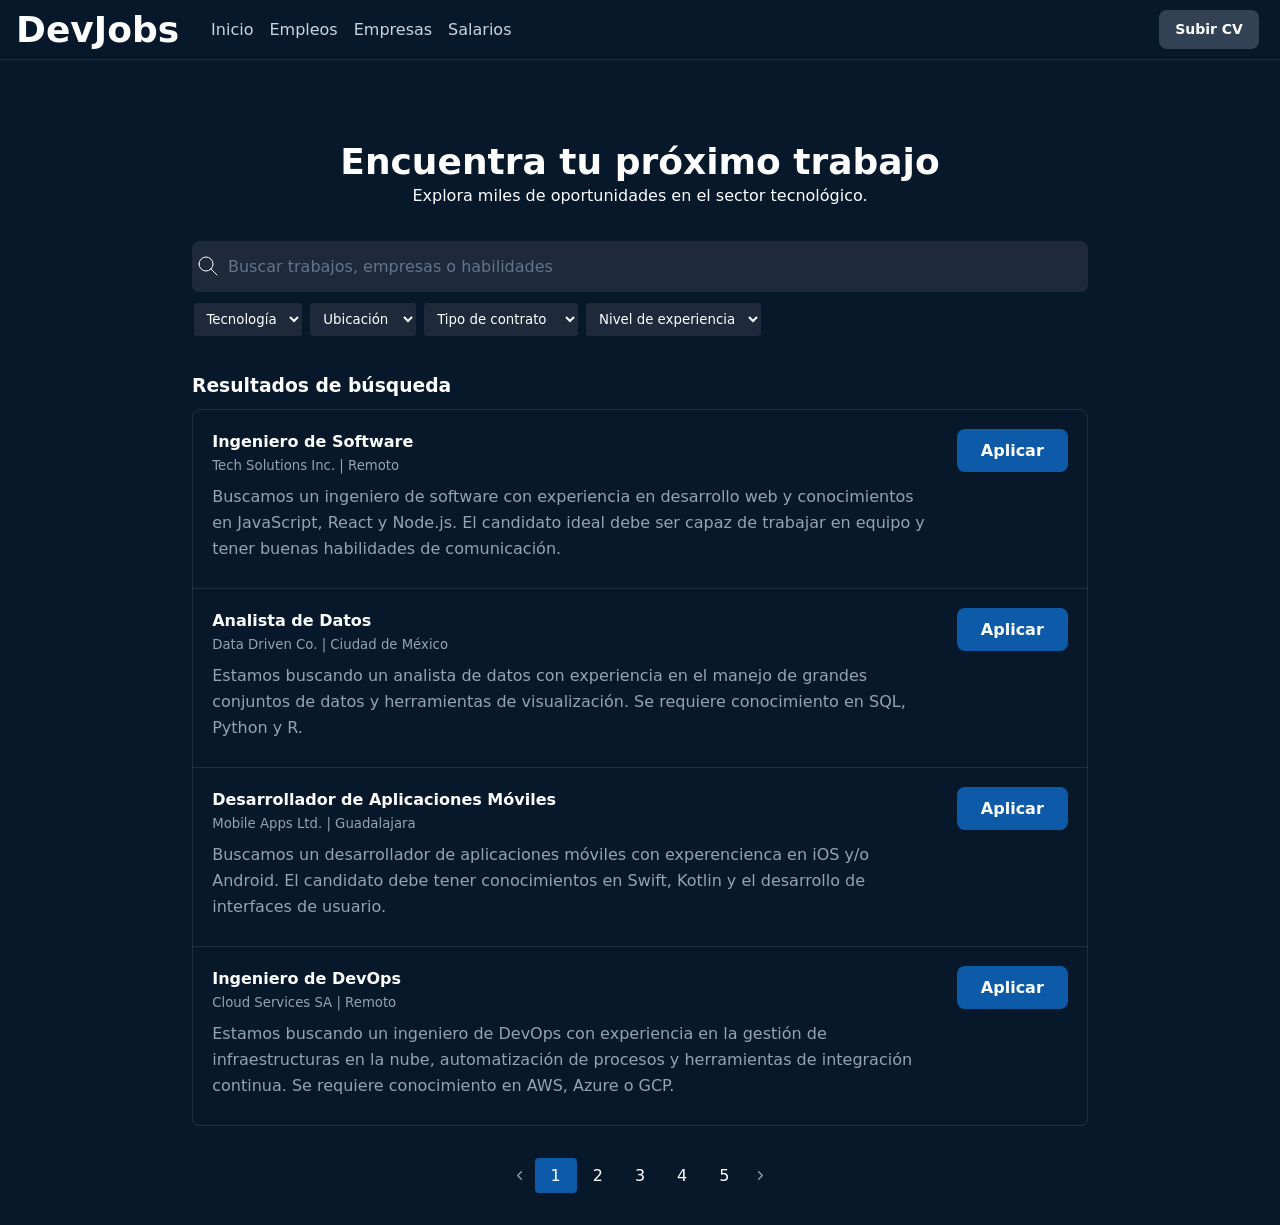
==== 00-html-css/empleos.html @ 5f1c70a0 "actualización nombre fichero empleos.html" ====
<!DOCTYPE html>
<html lang="en">
<head>
    <title>DevJobs - Inicio</title>
  <meta charset="UTF-8" />
  <meta name="description" content="Encuentra las mejores ofertas de trabajo para desarrolladores en DevJobs.">

  <link rel="stylesheet" href="./busqueda.css" />
</head>
<body>
    <header>
        <h1>DevJobs</h1>

        <nav>            
            <a href="index.html">Inicio</a>
            <a href="#">Empleos</a>
            <a href="">Empresas</a>
            <a href="">Salarios</a>
        </nav>

        <div id="button-cv">
            <a href="">Subir CV</a>
            <img src="" alt="">
        </div>
    </header>

    <main>
        <section>
            <h1>Encuentra tu próximo trabajo</h1>
            <p>Explora miles de oportunidades en el sector tecnológico.</p>
            
            <form role="search">
                <svg xmlns="http://www.w3.org/2000/svg" width="24" height="24" viewBox="0 0 24 24" fill="none"
                stroke="currentColor" stroke-width="1" stroke-linecap="round" stroke-linejoin="round"
                class="icon icon-tabler icons-tabler-outline icon-tabler-search">
                <path stroke="none" d="M0 0h24v24H0z" fill="none" />
                <path d="M10 10m-7 0a7 7 0 1 0 14 0a7 7 0 1 0 -14 0" />
                <path d="M21 21l-6 -6" />
                </svg>
    
                <input required type="text" placeholder="Buscar trabajos, empresas o habilidades">
            </form>
            <select name="Tecnología" id="tecnologia">
                <option value="" selected hidden>Tecnología</option>
                <option value="frontend">Frontend</option>
                <option value="backend">Backend</option>
                <option value="fullstack">Fullstack</option>
            </select>

            <select name="Ubicación" id="ubicacion">
                <option value="" selected hidden>Ubicación</option>
                <option value="remoto">Remoto</option>
                <option value="presencial">Presencial</option>
                <option value="hibrido">Híbrido</option>
            </select>

            <select name="Tipo de contrato" id="contrato">
                <option value="" selected hidden>Tipo de contrato</option>
                <option value="tiempo completo">Tiempo completo</option>
                <option value="medio tiempo">Medio tiempo</option>
                <option value="freelance">Freelance</option>
            </select>

            <select name="nivel de experiencia" id="experiencia">
                <option value="" selected hidden>Nivel de experiencia</option>
                <option value="junior">Junior</option>
                <option value="mid">Mid</option>
                <option value="senior">Senior</option>
            </select>
        </section>
        
        <div id="results">
            <h3>Resultados de búsqueda</h3>
            <article>
                <div>
                    <h4>Ingeniero de Software</h4>
                    <h5>Tech Solutions Inc. | Remoto</h5>
                    <p>Buscamos un ingeniero de software con experiencia en desarrollo web y conocimientos en JavaScript, React y Node.js. El candidato ideal debe ser capaz de trabajar en equipo y tener buenas habilidades de comunicación.</p>
                </div>
                <button>Aplicar</button>
            </article>
            <article>
                <div>
                    <h4>Analista de Datos</h4>
                    <h5>Data Driven Co. | Ciudad de México</h5>
                    <p>Estamos buscando un analista de datos con experiencia en el manejo de grandes conjuntos de datos y herramientas de visualización. Se requiere conocimiento en SQL, Python y R.</p>
                </div>
                <button>Aplicar</button>
            </article>
            <article>
                <div>
                    <h4>Desarrollador de Aplicaciones Móviles</h4>
                    <h5>Mobile Apps Ltd. | Guadalajara</h5>
                    <p>Buscamos un desarrollador de aplicaciones móviles con experencienca en iOS y/o Android. El candidato debe tener conocimientos en Swift, Kotlin y el desarrollo de interfaces de usuario.</p>
                </div>
                <button>Aplicar</button>
            </article>
            <article>
                <div>
                    <h4>Ingeniero de DevOps</h4>
                    <h5>Cloud Services SA | Remoto</h5>
                    <p>Estamos buscando un ingeniero de DevOps con experiencia en la gestión de infraestructuras en la nube, automatización de procesos y herramientas de integración continua. Se requiere conocimiento en AWS, Azure o GCP.</p>
                </div>
                <button>Aplicar</button>
            </article>
        </div>
       
        <div id="pagination">
            <svg  xmlns="http://www.w3.org/2000/svg"  width="24"  height="24"  viewBox="0 0 24 24"  fill="none"  stroke="currentColor"  stroke-width="2"  stroke-linecap="round"  stroke-linejoin="round"  class="icon icon-tabler icons-tabler-outline icon-tabler-chevron-left"><path stroke="none" d="M0 0h24v24H0z" fill="none"/><path d="M15 6l-6 6l6 6" /></svg>
            <button>1</button>
            <button>2</button>
            <button>3</button>
            <button>4</button>
            <button>5</button>
            <svg  xmlns="http://www.w3.org/2000/svg"  width="24"  height="24"  viewBox="0 0 24 24"  fill="none"  stroke="currentColor"  stroke-width="2"  stroke-linecap="round"  stroke-linejoin="round"  class="icon icon-tabler icons-tabler-outline icon-tabler-chevron-right"><path stroke="none" d="M0 0h24v24H0z" fill="none"/><path d="M9 6l6 6l-6 6" /></svg>
        </div>
    </main>
</body>
</html>
---- 00-html-css/busqueda.css ----
* {
  margin: 0;
  padding: 0;
  box-sizing: border-box;
}

:root {
  --primary: #3b4550;
  --primary-dark: #0a3d66;
  --primary-hover: #0d5ba8;
  --primary-light: #09f;
  --background: #06182a;
  --text-primary: #ffffff;
  --text-secondary: #cbd5e1;
  --text-muted: #94a3b8;
  --border: rgba(255, 255, 255, 0.1);
  --card-bg: #1e293b;
  --shadow: rgba(0, 0, 0, 0.3);
  --input-bg: #1e293b;
  --hsla-example: hsla(210, 100%, 56%, 1);
}

@font-face {
  font-family: 'Inter Variable';
  font-style: normal;
  font-display: swap;
  font-weight: 100 900;
  src: url(https://cdn.jsdelivr.net/fontsource/fonts/inter:vf@latest/latin-wght-normal.woff2) format('woff2-variations');
  unicode-range: U+0000-00FF, U+0131, U+0152-0153, U+02BB-02BC, U+02C6, U+02DA, U+02DC, U+0304, U+0308, U+0329, U+2000-206F, U+20AC, U+2122, U+2191, U+2193, U+2212, U+2215, U+FEFF, U+FFFD;
}

body {
  font-family: system-ui;
  background-color: var(--background);
  color: var(--text-primary);
  min-height: 100vh;
  display: flex;
  flex-direction: column;
  line-height: 1.6;
}

/* Títulos principales */
h1 {
  font-size: 2.25rem;
  font-weight: 900;
  margin-bottom: 1rem;
  line-height: 1.2;
  text-wrap: balance;
  margin: auto 0;
  text-align: center;
}

h1 + p {
  text-wrap: balance;
  margin-bottom: 2rem
}

/* Header */
header {
  border-bottom: 1px solid var(--border);
  background: var(--background);
  padding: .5rem 1rem;
  display: flex;
  align-items: center;
  justify-content: space-between;
  gap: 2rem;
  justify-content: left;

  h2 {
    font-size: 1.25rem;
    font-weight: 700;
    color: var(--text-primary);
  }

  div {
    margin-left: auto;
  }
}

header div a {
  padding: 0.5rem 1rem;
  border-radius: 0.5rem;
  background-color: #334155;
  color: var(--text-primary);
  display: inline-block;
  font-size: 0.875rem;
  font-weight: 700;
  text-decoration: none;
  /* TODO */
}

/* Navegación del header a otras páginas */
nav {
  align-items: center;
  gap: 1rem;
  display: flex;

  a {
    text-decoration: none;
    color: var(--text-secondary);
    transition: color 0.2s;
    font-weight: 500;

    &:hover,
    &:focus {
      color: var(--primary);
      outline: none;
    }
  }
}

/* Botones del Header */
header div a {
  padding: 0.5rem 1rem;
  border-radius: 0.5rem;
  background-color: #334155;
  color: var(--text-primary);
  display: inline-block;
  font-size: 0.875rem;
  font-weight: 700;
  text-decoration: none;
  /* TODO */
}


main > section:nth-child(1) {
  margin: 5rem auto 1.5rem;
  max-width: 70vw;
  text-align: left;

  p {
    text-align: center;
  }
}

div {
  max-width: 70vw;
  margin-left: auto;

  h3 {
    margin-bottom: 0.5rem;
  }

}

#results {
  margin: auto
}

main > div > article:first-of-type {
  border-radius: 0.5rem 0.5rem 0 0;
  border-top: 1px solid var(--border);  
}

main > div > article:last-of-type {
  border-radius: 0 0 0.5rem 0.5rem;
}

main > div > article {
  padding: 1.2rem;
  display: flex;
  flex-direction: row;
  gap: 2rem;
  border: 1px solid var(--border);
  border-top: none;

  h5 , p {
    color: var(--text-muted);
    font-weight: 400;
    margin-bottom: 0.5rem;
  }

  button{
    padding: 0.75rem 1.5rem;
    border-radius: 0.5rem;
    background-color: var(--primary-hover);
    color: white;
    font-weight: 700;
    border: none;
    cursor: pointer;
    transition: background-color 0.2s;
    font-family: inherit;
    font-size: 1rem;
    white-space: nowrap;
    margin-bottom: auto;
  }
}

form {
  width: 100%;
  padding: 0.25rem;
  border-radius: 7px;
  display: flex;
  flex-wrap: wrap;
  background-color: var(--input-bg);

}

form svg {
  margin: auto;
}

form>div {
  display: flex;
  align-items: center;
  background-color: var(--input-bg);
  border-radius: 0.5rem;
  box-shadow: 0 10px 15px -3px var(--shadow);
  padding: 0.5rem;
  gap: 0.5rem;
}

form span {
  padding-left: 0.75rem;
  color: var(--text-muted);
  display: flex;
  align-items: center;
  flex-shrink: 0;
}

form input[type="text"] {
  flex: 1;
  background: transparent;
  border: none;
  outline: none;
  color: var(--text-primary);
  padding: 0.75rem 0.5rem;
  font-size: 1rem;
  font-family: inherit;
}

form input[type="text"]::placeholder {
  color: #64748b;

}

form button[type="submit"] {
  padding: 0.75rem 1.5rem;
  border-radius: 0.5rem;
  background-color: var(--primary);
  color: white;
  font-weight: 700;
  border: none;
  cursor: pointer;
  transition: background-color 0.2s;
  font-family: inherit;
  font-size: 1rem;
  white-space: nowrap;
}

form button[type="submit"]:hover,
form button[type="submit"]:focus {
  background-color: var(--primary-hover);
  outline: 2px solid white;
  outline-offset: 2px;
}

select {
  margin: 0.7rem 0.1rem;
  padding: 0.5rem 0.55rem;
  border-radius: 0.2rem;
  background-color: var(--input-bg);
  color: white;
  border: none;
  cursor: pointer;
  transition: background-color 0.2s;
  font-family: inherit;
  white-space: nowrap;
}

#pagination {
  margin: 2rem auto;
  display: flex;
  justify-content: center;

  button{
    padding: 0.5rem 1rem;
    background-color: var(--background);
    color: white;
    border: none;
    cursor: pointer;
    transition: background-color 0.2s;
    font-family: inherit;
    font-size: 1rem;
  }

  svg{
    width: 15px;
    height: 15px;
    margin: auto 0.5rem;
    color: var(--text-muted);
  }
}

#pagination > button:first-of-type{
  background-color: var(--primary-hover);
  border-radius: 0.25rem;
}
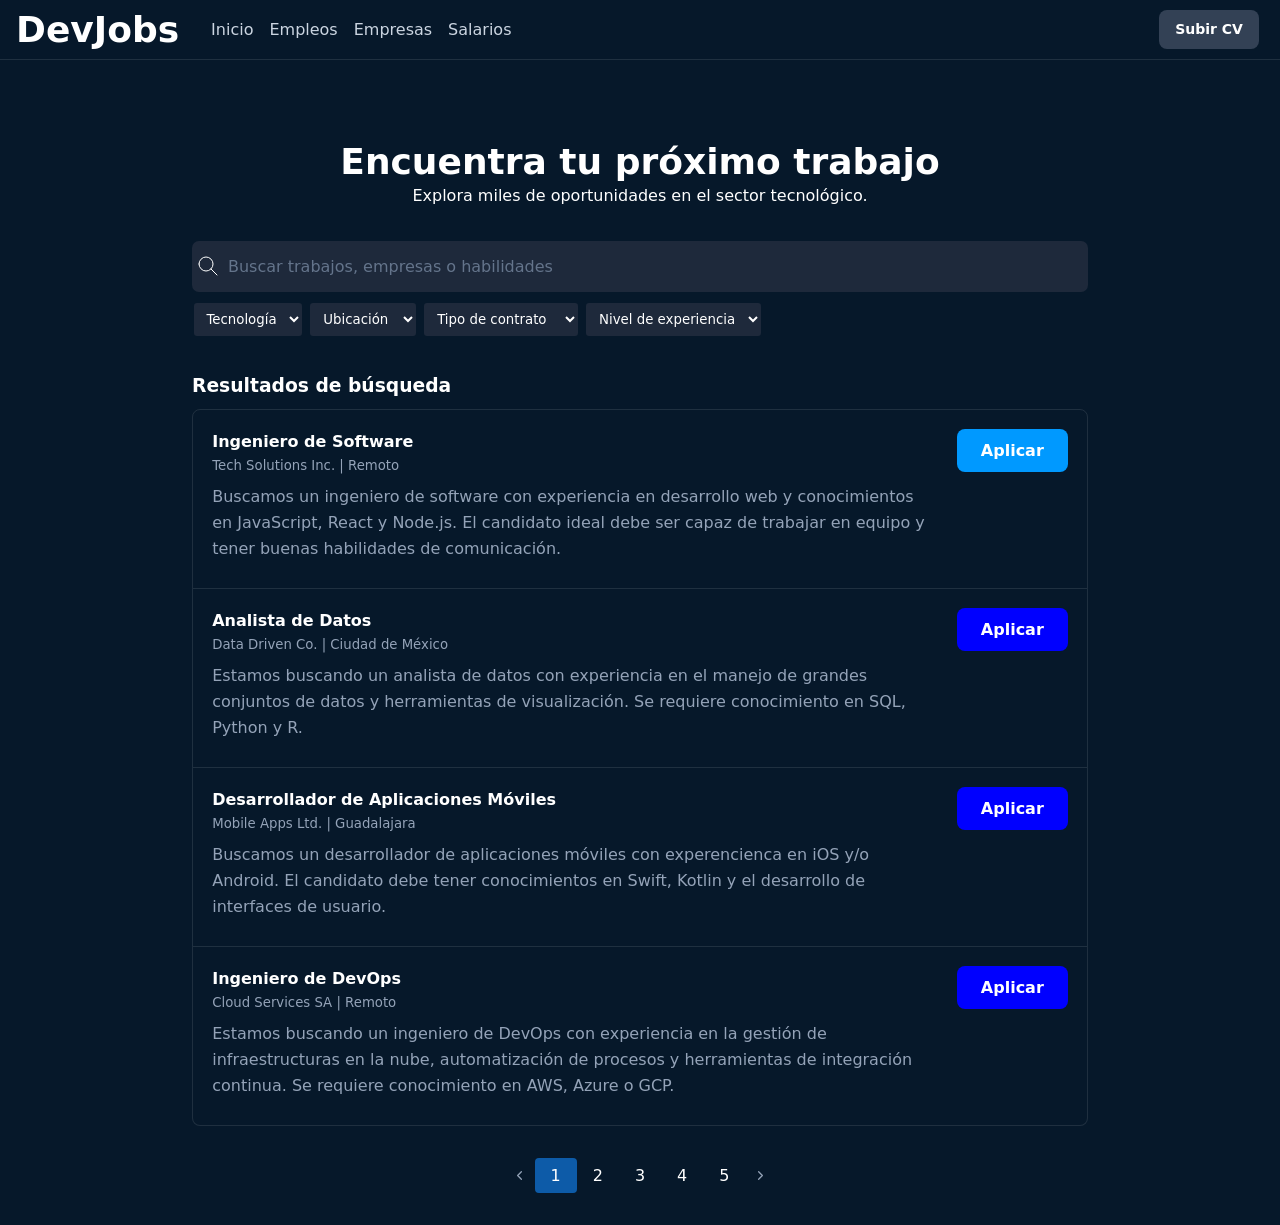
==== commit 2b9ec910: "funcionalidad javascript" ====
--- a/00-html-css/empleos.html
+++ b/00-html-css/empleos.html
@@ -5,7 +5,10 @@
   <meta charset="UTF-8" />
   <meta name="description" content="Encuentra las mejores ofertas de trabajo para desarrolladores en DevJobs.">
 
-  <link rel="stylesheet" href="./busqueda.css" />
+  <link rel="stylesheet" href="./empleos.css" />
+
+  <script type="module" src="./script.js"></script>
+
 </head>
 <body>
     <header>
@@ -77,7 +80,7 @@
                     <h5>Tech Solutions Inc. | Remoto</h5>
                     <p>Buscamos un ingeniero de software con experiencia en desarrollo web y conocimientos en JavaScript, React y Node.js. El candidato ideal debe ser capaz de trabajar en equipo y tener buenas habilidades de comunicación.</p>
                 </div>
-                <button>Aplicar</button>
+                <button id="boton-importante">Aplicar</button>
             </article>
             <article>
                 <div>
@@ -85,7 +88,7 @@
                     <h5>Data Driven Co. | Ciudad de México</h5>
                     <p>Estamos buscando un analista de datos con experiencia en el manejo de grandes conjuntos de datos y herramientas de visualización. Se requiere conocimiento en SQL, Python y R.</p>
                 </div>
-                <button>Aplicar</button>
+                <button class="button-apply-job"">Aplicar</button>
             </article>
             <article>
                 <div>
@@ -93,7 +96,7 @@
                     <h5>Mobile Apps Ltd. | Guadalajara</h5>
                     <p>Buscamos un desarrollador de aplicaciones móviles con experencienca en iOS y/o Android. El candidato debe tener conocimientos en Swift, Kotlin y el desarrollo de interfaces de usuario.</p>
                 </div>
-                <button>Aplicar</button>
+                <button class="button-apply-job">Aplicar</button>
             </article>
             <article>
                 <div>
@@ -101,7 +104,7 @@
                     <h5>Cloud Services SA | Remoto</h5>
                     <p>Estamos buscando un ingeniero de DevOps con experiencia en la gestión de infraestructuras en la nube, automatización de procesos y herramientas de integración continua. Se requiere conocimiento en AWS, Azure o GCP.</p>
                 </div>
-                <button>Aplicar</button>
+                <button class="button-apply-job">Aplicar</button>
             </article>
         </div>
        
--- a/00-html-css/empleos.css
+++ b/00-html-css/empleos.css
@@ -0,0 +1,311 @@
+* {
+  margin: 0;
+  padding: 0;
+  box-sizing: border-box;
+}
+
+:root {
+  --primary: #3b4550;
+  --primary-dark: #0a3d66;
+  --primary-hover: #0d5ba8;
+  --primary-light: #09f;
+  --background: #06182a;
+  --text-primary: #ffffff;
+  --text-secondary: #cbd5e1;
+  --text-muted: #94a3b8;
+  --border: rgba(255, 255, 255, 0.1);
+  --card-bg: #1e293b;
+  --shadow: rgba(0, 0, 0, 0.3);
+  --input-bg: #1e293b;
+  --hsla-example: hsla(210, 100%, 56%, 1);
+}
+
+@font-face {
+  font-family: 'Inter Variable';
+  font-style: normal;
+  font-display: swap;
+  font-weight: 100 900;
+  src: url(https://cdn.jsdelivr.net/fontsource/fonts/inter:vf@latest/latin-wght-normal.woff2) format('woff2-variations');
+  unicode-range: U+0000-00FF, U+0131, U+0152-0153, U+02BB-02BC, U+02C6, U+02DA, U+02DC, U+0304, U+0308, U+0329, U+2000-206F, U+20AC, U+2122, U+2191, U+2193, U+2212, U+2215, U+FEFF, U+FFFD;
+}
+
+body {
+  font-family: system-ui;
+  background-color: var(--background);
+  color: var(--text-primary);
+  min-height: 100vh;
+  display: flex;
+  flex-direction: column;
+  line-height: 1.6;
+}
+
+/* Títulos principales */
+h1 {
+  font-size: 2.25rem;
+  font-weight: 900;
+  margin-bottom: 1rem;
+  line-height: 1.2;
+  text-wrap: balance;
+  margin: auto 0;
+  text-align: center;
+}
+
+h1 + p {
+  text-wrap: balance;
+  margin-bottom: 2rem
+}
+
+/* Header */
+header {
+  border-bottom: 1px solid var(--border);
+  background: var(--background);
+  padding: .5rem 1rem;
+  display: flex;
+  align-items: center;
+  justify-content: space-between;
+  gap: 2rem;
+  justify-content: left;
+
+  h2 {
+    font-size: 1.25rem;
+    font-weight: 700;
+    color: var(--text-primary);
+  }
+
+  div {
+    margin-left: auto;
+  }
+}
+
+header div a {
+  padding: 0.5rem 1rem;
+  border-radius: 0.5rem;
+  background-color: #334155;
+  color: var(--text-primary);
+  display: inline-block;
+  font-size: 0.875rem;
+  font-weight: 700;
+  text-decoration: none;
+  /* TODO */
+}
+
+/* Navegación del header a otras páginas */
+nav {
+  align-items: center;
+  gap: 1rem;
+  display: flex;
+
+  a {
+    text-decoration: none;
+    color: var(--text-secondary);
+    transition: color 0.2s;
+    font-weight: 500;
+
+    &:hover,
+    &:focus {
+      color: var(--primary);
+      outline: none;
+    }
+  }
+}
+
+/* Botones del Header */
+header div a {
+  padding: 0.5rem 1rem;
+  border-radius: 0.5rem;
+  background-color: #334155;
+  color: var(--text-primary);
+  display: inline-block;
+  font-size: 0.875rem;
+  font-weight: 700;
+  text-decoration: none;
+  /* TODO */
+}
+
+
+main > section:nth-child(1) {
+  margin: 5rem auto 1.5rem;
+  max-width: 70vw;
+  text-align: left;
+
+  p {
+    text-align: center;
+  }
+}
+
+div {
+  max-width: 70vw;
+  margin-left: auto;
+
+  h3 {
+    margin-bottom: 0.5rem;
+  }
+
+}
+
+#results {
+  margin: auto
+}
+
+main > div > article:first-of-type {
+  border-radius: 0.5rem 0.5rem 0 0;
+  border-top: 1px solid var(--border);  
+}
+
+main > div > article:last-of-type {
+  border-radius: 0 0 0.5rem 0.5rem;
+}
+
+main > div > article {
+  padding: 1.2rem;
+  display: flex;
+  flex-direction: row;
+  gap: 2rem;
+  border: 1px solid var(--border);
+  border-top: none;
+
+  h5 , p {
+    color: var(--text-muted);
+    font-weight: 400;
+    margin-bottom: 0.5rem;
+  }
+
+  button{
+    padding: 0.75rem 1.5rem;
+    border-radius: 0.5rem;
+    background-color: var(--primary-hover);
+    color: white;
+    font-weight: 700;
+    border: none;
+    cursor: pointer;
+    transition: background-color 0.2s;
+    font-family: inherit;
+    font-size: 1rem;
+    white-space: nowrap;
+    margin-bottom: auto;
+  }
+}
+
+form {
+  width: 100%;
+  padding: 0.25rem;
+  border-radius: 7px;
+  display: flex;
+  flex-wrap: wrap;
+  background-color: var(--input-bg);
+
+}
+
+form svg {
+  margin: auto;
+}
+
+form>div {
+  display: flex;
+  align-items: center;
+  background-color: var(--input-bg);
+  border-radius: 0.5rem;
+  box-shadow: 0 10px 15px -3px var(--shadow);
+  padding: 0.5rem;
+  gap: 0.5rem;
+}
+
+form span {
+  padding-left: 0.75rem;
+  color: var(--text-muted);
+  display: flex;
+  align-items: center;
+  flex-shrink: 0;
+}
+
+form input[type="text"] {
+  flex: 1;
+  background: transparent;
+  border: none;
+  outline: none;
+  color: var(--text-primary);
+  padding: 0.75rem 0.5rem;
+  font-size: 1rem;
+  font-family: inherit;
+}
+
+form input[type="text"]::placeholder {
+  color: #64748b;
+
+}
+
+form button[type="submit"] {
+  padding: 0.75rem 1.5rem;
+  border-radius: 0.5rem;
+  background-color: var(--primary);
+  color: white;
+  font-weight: 700;
+  border: none;
+  cursor: pointer;
+  transition: background-color 0.2s;
+  font-family: inherit;
+  font-size: 1rem;
+  white-space: nowrap;
+}
+
+form button[type="submit"]:hover,
+form button[type="submit"]:focus {
+  background-color: var(--primary-hover);
+  outline: 2px solid white;
+  outline-offset: 2px;
+}
+
+select {
+  margin: 0.7rem 0.1rem;
+  padding: 0.5rem 0.55rem;
+  border-radius: 0.2rem;
+  background-color: var(--input-bg);
+  color: white;
+  border: none;
+  cursor: pointer;
+  transition: background-color 0.2s;
+  font-family: inherit;
+  white-space: nowrap;
+}
+
+#pagination {
+  margin: 2rem auto;
+  display: flex;
+  justify-content: center;
+
+  button{
+    padding: 0.5rem 1rem;
+    background-color: var(--background);
+    color: white;
+    border: none;
+    cursor: pointer;
+    transition: background-color 0.2s;
+    font-family: inherit;
+    font-size: 1rem;
+  }
+
+  svg{
+    width: 15px;
+    height: 15px;
+    margin: auto 0.5rem;
+    color: var(--text-muted);
+  }
+}
+
+#pagination > button:first-of-type{
+  background-color: var(--primary-hover);
+  border-radius: 0.25rem;
+}
+
+#boton-importante{
+  background: #09f;
+}
+
+.button-apply-job{
+  background: blue;
+
+  &.is-applied{
+    background: green;
+    pointer-events:none
+  }
+}
